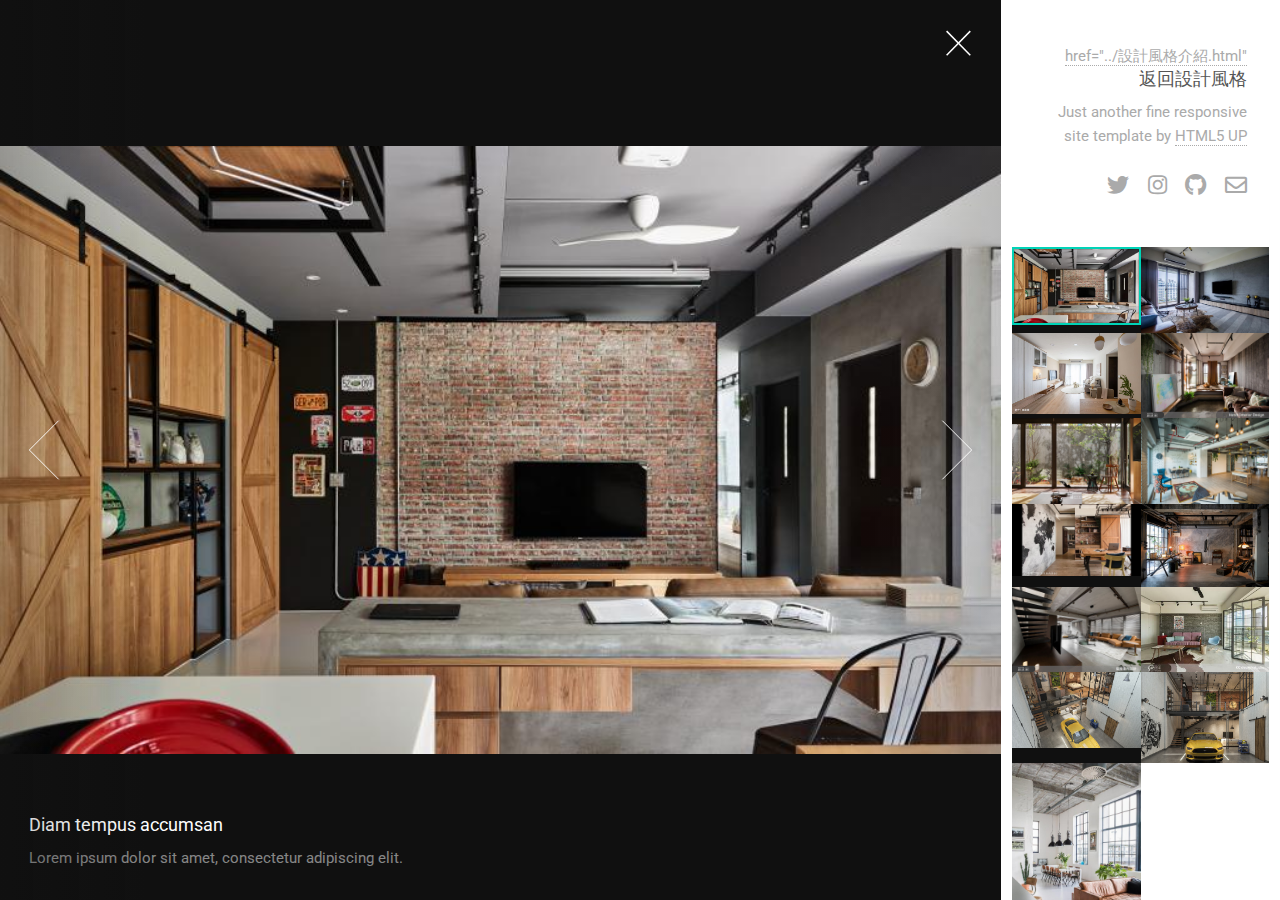
==== 設計風格-lens/index.html @ 534e75a8 "Update index.html" ====
<!DOCTYPE HTML>
<!--
	Lens by HTML5 UP
	html5up.net | @ajlkn
	Free for personal and commercial use under the CCA 3.0 license (html5up.net/license)
-->
<html>
	<head>
		<title>Lens by HTML5 UP</title>
		<meta charset="utf-8" />
		<meta name="viewport" content="width=device-width, initial-scale=1, user-scalable=no" />
		<link rel="stylesheet" href="assets/css/main.css" />
		<noscript><link rel="stylesheet" href="assets/css/noscript.css" /></noscript>
	</head>
	<body class="is-preload-0 is-preload-1 is-preload-2">

		<!-- Main -->
			<div id="main">

				<!-- Header -->
					<header id="header">
						<a> href="../設計風格介紹.html" <h2>返回設計風格</h2> </a>
						<p>Just another fine responsive site template by <a href="http://html5up.net">HTML5 UP</a></p>
						<ul class="icons">
							<li><a href="#" class="icon brands fa-twitter"><span class="label">Twitter</span></a></li>
							<li><a href="#" class="icon brands fa-instagram"><span class="label">Instagram</span></a></li>
							<li><a href="#" class="icon brands fa-github"><span class="label">Github</span></a></li>
							<li><a href="#" class="icon fa-envelope"><span class="label">Email</span></a></li>
						</ul>
					</header>

				<!-- Thumbnail -->
					<section id="thumbnails">
						<article>
							<a class="thumbnail" href="images/fulls/01.jpg" data-position="left center"><img src="images/thumbs/01.jpg" alt="" /></a>
							<h2>Diam tempus accumsan</h2>
							<p>Lorem ipsum dolor sit amet, consectetur adipiscing elit.</p>
						</article>
						<article>
							<a class="thumbnail" href="images/fulls/02.jpg"><img src="images/thumbs/02.jpg" alt="" /></a>
							<h2>Vivamus convallis libero</h2>
							<p>Sed velit lacus, laoreet at venenatis convallis in lorem tincidunt.</p>
						</article>
						<article>
							<a class="thumbnail" href="images/fulls/03.jpg" data-position="top center"><img src="images/thumbs/03.jpg" alt="" /></a>
							<h2>Nec accumsan enim felis</h2>
							<p>Maecenas eleifend tellus ut turpis eleifend, vitae pretium faucibus.</p>
						</article>
						<article>
							<a class="thumbnail" href="images/fulls/04.jpg"><img src="images/thumbs/04.jpg" alt="" /></a>
							<h2>Donec maximus nisi eget</h2>
							<p>Tristique in nulla vel congue. Sed sociis natoque parturient nascetur.</p>
						</article>
						<article>
							<a class="thumbnail" href="images/fulls/05.jpg" data-position="top center"><img src="images/thumbs/05.jpg" alt="" /></a>
							<h2>Nullam vitae nunc vulputate</h2>
							<p>In pellentesque cursus velit id posuere. Donec vehicula nulla.</p>
						</article>
						<article>
							<a class="thumbnail" href="images/fulls/06.jpg"><img src="images/thumbs/06.jpg" alt="" /></a>
							<h2>Phasellus magna faucibus</h2>
							<p>Nulla dignissim libero maximus tellus varius dictum ut posuere magna.</p>
						</article>
						<article>
							<a class="thumbnail" href="images/fulls/07.jpg"><img src="images/thumbs/07.jpg" alt="" /></a>
							<h2>Proin quis mauris</h2>
							<p>Etiam ultricies, lorem quis efficitur porttitor, facilisis ante orci urna.</p>
						</article>
						<article>
							<a class="thumbnail" href="images/fulls/08.jpg"><img src="images/thumbs/08.jpg" alt="" /></a>
							<h2>Gravida quis varius enim</h2>
							<p>Nunc egestas congue lorem. Nullam dictum placerat ex sapien tortor mattis.</p>
						</article>
						<article>
							<a class="thumbnail" href="images/fulls/09.jpg"><img src="images/thumbs/09.jpg" alt="" /></a>
							<h2>Morbi eget vitae adipiscing</h2>
							<p>In quis vulputate dui. Maecenas metus elit, dictum praesent lacinia lacus.</p>
						</article>
						<article>
							<a class="thumbnail" href="images/fulls/10.jpg"><img src="images/thumbs/10.jpg" alt="" /></a>
							<h2>Habitant tristique senectus</h2>
							<p>Vestibulum ante ipsum primis in faucibus orci luctus ac tincidunt dolor.</p>
						</article>
						<article>
							<a class="thumbnail" href="images/fulls/11.jpg"><img src="images/thumbs/11.jpg" alt="" /></a>
							<h2>Pharetra ex non faucibus</h2>
							<p>Ut sed magna euismod leo laoreet congue. Fusce congue enim ultricies.</p>
						</article>
						<article>
							<a class="thumbnail" href="images/fulls/12.jpg"><img src="images/thumbs/12.jpg" alt="" /></a>
							<h2>Mattis lorem sodales</h2>
							<p>Feugiat auctor leo massa, nec vestibulum nisl erat faucibus, rutrum nulla.</p>
						</article>
						<article>
							<a class="thumbnail" href="images/fulls/13.jpg"><img src="images/thumbs/13.jpg" alt="" /></a>
							<h2>Mattis lorem sodales</h2>
							<p>Feugiat auctor leo massa, nec vestibulum nisl erat faucibus, rutrum nulla.</p>
						</article>
					</section>

				<!-- Footer -->
					<footer id="footer">
						<ul class="copyright">
							<li>&copy; Untitled.</li><li>Design: <a href="http://html5up.net">HTML5 UP</a>.</li>
						</ul>
					</footer>

			</div>

		<!-- Scripts -->
			<script src="assets/js/jquery.min.js"></script>
			<script src="assets/js/browser.min.js"></script>
			<script src="assets/js/breakpoints.min.js"></script>
			<script src="assets/js/main.js"></script>

	</body>
</html>
---- 設計風格-lens/assets/css/main.css ----
@import url(fontawesome-all.min.css);
@import url("https://fonts.googleapis.com/css?family=Roboto:400,700");

/*
	Lens by HTML5 UP
	html5up.net | @ajlkn
	Free for personal and commercial use under the CCA 3.0 license (html5up.net/license)
*/

html, body, div, span, applet, object,
iframe, h1, h2, h3, h4, h5, h6, p, blockquote,
pre, a, abbr, acronym, address, big, cite,
code, del, dfn, em, img, ins, kbd, q, s, samp,
small, strike, strong, sub, sup, tt, var, b,
u, i, center, dl, dt, dd, ol, ul, li, fieldset,
form, label, legend, table, caption, tbody,
tfoot, thead, tr, th, td, article, aside,
canvas, details, embed, figure, figcaption,
footer, header, hgroup, menu, nav, output, ruby,
section, summary, time, mark, audio, video {
	margin: 0;
	padding: 0;
	border: 0;
	font-size: 100%;
	font: inherit;
	vertical-align: baseline;}

article, aside, details, figcaption, figure,
footer, header, hgroup, menu, nav, section {
	display: block;}

body {
	line-height: 1;
}

ol, ul {
	list-style: none;
}

blockquote, q {
	quotes: none;
}

	blockquote:before, blockquote:after, q:before, q:after {
		content: '';
		content: none;
	}

table {
	border-collapse: collapse;
	border-spacing: 0;
}

body {
	-webkit-text-size-adjust: none;
}

mark {
	background-color: transparent;
	color: inherit;
}

input::-moz-focus-inner {
	border: 0;
	padding: 0;
}

input, select, textarea {
	-moz-appearance: none;
	-webkit-appearance: none;
	-ms-appearance: none;
	appearance: none;
}

/* Basic */

	/*
			@-ms-viewport {
				width: device-width;
			}
		*/

	@media screen and (max-width: 480px) {

		html, body {
			min-width: 320px;
		}

	}

	body.is-preload-0 *, body.is-preload-0 *:before, body.is-preload-0 *:after {
		-moz-animation: none !important;
		-webkit-animation: none !important;
		-ms-animation: none !important;
		animation: none !important;
		-moz-transition: none !important;
		-webkit-transition: none !important;
		-ms-transition: none !important;
		transition: none !important;
	}

	html {
		box-sizing: border-box;
	}

	*, *:before, *:after {
		box-sizing: inherit;
	}

	html, body {
		background-color: #101010;
		overflow: hidden;
	}

/* Type */

	html {
		font-size: 16pt;
	}

		@media screen and (max-width: 1680px) {

			html {
				font-size: 12pt;
			}

		}

		@media screen and (max-width: 1280px) {

			html {
				font-size: 11pt;
			}

		}

	body {
		background-color: #fff;
		color: #aaa;
	}

	body, input, select, textarea {
		font-family: "Roboto", Helvetica, sans-serif;
		font-weight: 400;
		line-height: 1.65;
		font-size: 1em;
		color: #aaa;
	}

	a {
		-moz-transition: color 0.25s ease, border-bottom-color 0.25s ease;
		-webkit-transition: color 0.25s ease, border-bottom-color 0.25s ease;
		-ms-transition: color 0.25s ease, border-bottom-color 0.25s ease;
		transition: color 0.25s ease, border-bottom-color 0.25s ease;
		border-bottom: dotted 1px;
		color: inherit;
		text-decoration: none;
	}

		a:hover {
			border-bottom-color: transparent;
			color: #00D3B7;
		}

	strong, b {
		font-weight: 400;
		color: #555;
	}

	em, i {
		font-style: italic;
	}

	p {
		margin: 0 0 1.25em 0;
	}

	h1, h2, h3, h4, h5, h6 {
		font-weight: 400;
		line-height: 1.25;
		margin: 0 0 0.5em 0;
		color: #555;
	}

		h1 a, h2 a, h3 a, h4 a, h5 a, h6 a {
			color: inherit;
			text-decoration: none;
		}

	h2 {
		font-size: 1.25em;
	}

	h3 {
		font-size: 1em;
	}

	h4 {
		font-size: 0.9em;
	}

	h5 {
		font-size: 0.8em;
	}

	h6 {
		font-size: 0.7em;
	}

	sub {
		font-size: 0.8em;
		position: relative;
		top: 0.5em;
	}

	sup {
		font-size: 0.8em;
		position: relative;
		top: -0.5em;
	}

	blockquote {
		border-left: solid 4px #ccc;
		font-style: italic;
		margin: 0 0 1.25em 0;
		padding: 0.3125em 0 0.3125em 1.25em;
	}

	code {
		border-radius: 4px;
		border: solid 1px;
		font-family: "Courier New", monospace;
		font-size: 0.9em;
		margin: 0 0.25em;
		padding: 0.25em 0.65em;
		border-color: #ccc;
	}

	pre {
		-webkit-overflow-scrolling: touch;
		font-family: "Courier New", monospace;
		font-size: 0.9em;
		margin: 0 0 1.25em 0;
	}

		pre code {
			display: block;
			padding: 1em 1.5em;
			overflow-x: auto;
		}

	hr {
		border: 0;
		border-bottom: solid 1px #ccc;
		margin: 1.25em 0;
	}

		hr.major {
			margin: 1.875em 0;
		}

	.align-left {
		text-align: left;
	}

	.align-center {
		text-align: center;
	}

	.align-right {
		text-align: right;
	}

/* Button */

	input[type="submit"],
	input[type="reset"],
	input[type="button"],
	button,
	.button {
		-moz-appearance: none;
		-webkit-appearance: none;
		-ms-appearance: none;
		appearance: none;
		-moz-transition: background-color 0.25s ease-in-out, border-color 0.25s ease-in-out, color 0.25s ease-in-out;
		-webkit-transition: background-color 0.25s ease-in-out, border-color 0.25s ease-in-out, color 0.25s ease-in-out;
		-ms-transition: background-color 0.25s ease-in-out, border-color 0.25s ease-in-out, color 0.25s ease-in-out;
		transition: background-color 0.25s ease-in-out, border-color 0.25s ease-in-out, color 0.25s ease-in-out;
		background-color: transparent;
		border-radius: 4px;
		border: solid 1px #ccc;
		color: #555;
		cursor: pointer;
		display: inline-block;
		line-height: 1;
		padding: 0.75em 1.5em;
		text-align: center;
		text-decoration: none;
		white-space: nowrap;
	}

		input[type="submit"]:hover,
		input[type="reset"]:hover,
		input[type="button"]:hover,
		button:hover,
		.button:hover {
			border-color: #00D3B7;
			color: #00D3B7;
		}

			input[type="submit"]:hover:active,
			input[type="reset"]:hover:active,
			input[type="button"]:hover:active,
			button:hover:active,
			.button:hover:active {
				background-color: rgba(0, 211, 183, 0.15);
			}

		input[type="submit"].icon,
		input[type="reset"].icon,
		input[type="button"].icon,
		button.icon,
		.button.icon {
			padding-left: 1.35em;
		}

			input[type="submit"].icon:before,
			input[type="reset"].icon:before,
			input[type="button"].icon:before,
			button.icon:before,
			.button.icon:before {
				margin-right: 0.5em;
			}

		input[type="submit"].fit,
		input[type="reset"].fit,
		input[type="button"].fit,
		button.fit,
		.button.fit {
			width: 100%;
		}

		input[type="submit"].small,
		input[type="reset"].small,
		input[type="button"].small,
		button.small,
		.button.small {
			font-size: 0.8em;
		}

		input[type="submit"].large,
		input[type="reset"].large,
		input[type="button"].large,
		button.large,
		.button.large {
			font-size: 1.35em;
		}

		input[type="submit"].disabled, input[type="submit"]:disabled,
		input[type="reset"].disabled,
		input[type="reset"]:disabled,
		input[type="button"].disabled,
		input[type="button"]:disabled,
		button.disabled,
		button:disabled,
		.button.disabled,
		.button:disabled {
			pointer-events: none;
			opacity: 0.25;
		}

/* Form */

	form {
		margin: 0 0 1.25em 0;
	}

	label {
		color: #555;
		display: block;
		font-size: 0.9em;
		font-weight: 400;
		margin: 0 0 0.625em 0;
	}

	input[type="text"],
	input[type="password"],
	input[type="email"],
	select,
	textarea {
		-moz-appearance: none;
		-webkit-appearance: none;
		-ms-appearance: none;
		appearance: none;
		background-color: transparent;
		border-radius: 4px;
		border: solid 1px #ccc;
		color: inherit;
		display: block;
		outline: 0;
		padding: 0 0.75em;
		text-decoration: none;
		width: 100%;
	}

		input[type="text"]:invalid,
		input[type="password"]:invalid,
		input[type="email"]:invalid,
		select:invalid,
		textarea:invalid {
			box-shadow: none;
		}

		input[type="text"]:focus,
		input[type="password"]:focus,
		input[type="email"]:focus,
		select:focus,
		textarea:focus {
			border-color: #00D3B7;
		}

	select {
		background-image: url("data:image/svg+xml;charset=utf8,%3Csvg xmlns='http://www.w3.org/2000/svg' width='40' height='40' preserveAspectRatio='none' viewBox='0 0 40 40'%3E%3Cpath d='M9.4,12.3l10.4,10.4l10.4-10.4c0.2-0.2,0.5-0.4,0.9-0.4c0.3,0,0.6,0.1,0.9,0.4l3.3,3.3c0.2,0.2,0.4,0.5,0.4,0.9 c0,0.4-0.1,0.6-0.4,0.9L20.7,31.9c-0.2,0.2-0.5,0.4-0.9,0.4c-0.3,0-0.6-0.1-0.9-0.4L4.3,17.3c-0.2-0.2-0.4-0.5-0.4-0.9 c0-0.4,0.1-0.6,0.4-0.9l3.3-3.3c0.2-0.2,0.5-0.4,0.9-0.4S9.1,12.1,9.4,12.3z' fill='%23ccc' /%3E%3C/svg%3E");
		background-size: 1.25rem;
		background-repeat: no-repeat;
		background-position: calc(100% - 1rem) center;
		height: 2.75em;
		padding-right: 2.75em;
		text-overflow: ellipsis;
	}

		select option {
			color: #555;
			background: #fff;
		}

		select:focus::-ms-value {
			background-color: transparent;
		}

		select::-ms-expand {
			display: none;
		}

	.select-wrapper {
		text-decoration: none;
		display: block;
		position: relative;
	}

		.select-wrapper:before {
			-moz-osx-font-smoothing: grayscale;
			-webkit-font-smoothing: antialiased;
			display: inline-block;
			font-style: normal;
			font-variant: normal;
			text-rendering: auto;
			line-height: 1;
			text-transform: none !important;
			font-family: 'Font Awesome 5 Free';
			font-weight: 900;
		}

		.select-wrapper:before {
			color: #ccc;
			content: '\f107';
			display: block;
			height: 2.75em;
			line-height: 2.75em;
			pointer-events: none;
			position: absolute;
			right: 0;
			text-align: center;
			top: 0;
			width: 2.75em;
		}

		.select-wrapper select::-ms-expand {
			display: none;
		}

	input[type="text"],
	input[type="password"],
	input[type="email"],
	select {
		height: 2.75em;
	}

	textarea {
		padding: 0.75em 1em;
	}

	input[type="checkbox"],
	input[type="radio"] {
		-moz-appearance: none;
		-webkit-appearance: none;
		-ms-appearance: none;
		appearance: none;
		display: block;
		float: left;
		margin-right: -2em;
		opacity: 0;
		width: 1em;
		z-index: -1;
	}

		input[type="checkbox"] + label,
		input[type="radio"] + label {
			text-decoration: none;
			color: #aaa;
			cursor: pointer;
			display: inline-block;
			font-size: 1em;
			font-weight: 400;
			margin: 0;
			padding-left: 2.4em;
			padding-right: 0.75em;
			position: relative;
		}

			input[type="checkbox"] + label:before,
			input[type="radio"] + label:before {
				-moz-osx-font-smoothing: grayscale;
				-webkit-font-smoothing: antialiased;
				display: inline-block;
				font-style: normal;
				font-variant: normal;
				text-rendering: auto;
				line-height: 1;
				text-transform: none !important;
				font-family: 'Font Awesome 5 Free';
				font-weight: 900;
			}

			input[type="checkbox"] + label:before,
			input[type="radio"] + label:before {
				background: transparent;
				border-radius: 4px;
				border: solid 1px #ccc;
				content: '';
				display: inline-block;
				font-size: 0.8em;
				height: 2.0625em;
				left: 0;
				line-height: 2.0625em;
				position: absolute;
				text-align: center;
				top: 0;
				width: 2.0625em;
			}

		input[type="checkbox"]:checked + label:before,
		input[type="radio"]:checked + label:before {
			background-color: #555;
			border-color: #555;
			color: #fff;
			content: '\f00c';
		}

		input[type="checkbox"]:focus + label:before,
		input[type="radio"]:focus + label:before {
			border-color: #00D3B7;
		}

	input[type="checkbox"] + label:before {
		border-radius: 4px;
	}

	input[type="radio"] + label:before {
		border-radius: 100%;
	}

	::-webkit-input-placeholder {
		opacity: 1.0;
		color: #ccc !important;
	}

	:-moz-placeholder {
		opacity: 1.0;
		color: #ccc !important;
	}

	::-moz-placeholder {
		opacity: 1.0;
		color: #ccc !important;
	}

	:-ms-input-placeholder {
		opacity: 1.0;
		color: #ccc !important;
	}

	.field {
		margin: 0 0 1.25em 0;
	}

/* Icon */

	.icon {
		text-decoration: none;
		border-bottom: none;
		position: relative;
	}

		.icon:before {
			-moz-osx-font-smoothing: grayscale;
			-webkit-font-smoothing: antialiased;
			display: inline-block;
			font-style: normal;
			font-variant: normal;
			text-rendering: auto;
			line-height: 1;
			text-transform: none !important;
			font-family: 'Font Awesome 5 Free';
			font-weight: 400;
		}

		.icon > .label {
			display: none;
		}

		.icon:before {
			line-height: inherit;
		}

		.icon.solid:before {
			font-weight: 900;
		}

		.icon.brands:before {
			font-family: 'Font Awesome 5 Brands';
		}

/* List */

	ol {
		list-style: decimal;
		margin: 0 0 1.25em 0;
		padding-left: 1.25em;
	}

		ol li {
			padding-left: 0.25em;
		}

	ul {
		list-style: disc;
		margin: 0 0 1.25em 0;
		padding-left: 1em;
	}

		ul li {
			padding-left: 0.5em;
		}

		ul.alt {
			list-style: none;
			padding-left: 0;
		}

			ul.alt li {
				border-top: solid 1px #ccc;
				padding: 0.5em 0;
			}

				ul.alt li:first-child {
					border-top: 0;
					padding-top: 0;
				}

	dl {
		margin: 0 0 1.25em 0;
	}

		dl dt {
			display: block;
			font-weight: 400;
			margin: 0 0 0.625em 0;
		}

		dl dd {
			margin-left: 1.25em;
		}

/* Actions */

	ul.actions {
		display: -moz-flex;
		display: -webkit-flex;
		display: -ms-flex;
		display: flex;
		cursor: default;
		list-style: none;
		margin-left: -0.625em;
		padding-left: 0;
	}

		ul.actions li {
			padding: 0 0 0 0.625em;
			vertical-align: middle;
		}

		ul.actions.special {
			-moz-justify-content: center;
			-webkit-justify-content: center;
			-ms-justify-content: center;
			justify-content: center;
			width: 100%;
			margin-left: 0;
		}

			ul.actions.special li:first-child {
				padding-left: 0;
			}

		ul.actions.stacked {
			-moz-flex-direction: column;
			-webkit-flex-direction: column;
			-ms-flex-direction: column;
			flex-direction: column;
			margin-left: 0;
		}

			ul.actions.stacked li {
				padding: 0.8125em 0 0 0;
			}

				ul.actions.stacked li:first-child {
					padding-top: 0;
				}

		ul.actions.fit {
			width: calc(100% + 0.625em);
		}

			ul.actions.fit li {
				-moz-flex-grow: 1;
				-webkit-flex-grow: 1;
				-ms-flex-grow: 1;
				flex-grow: 1;
				-moz-flex-shrink: 1;
				-webkit-flex-shrink: 1;
				-ms-flex-shrink: 1;
				flex-shrink: 1;
				width: 100%;
			}

				ul.actions.fit li > * {
					width: 100%;
				}

			ul.actions.fit.stacked {
				width: 100%;
			}

		@media screen and (max-width: 480px) {

			ul.actions:not(.fixed) {
				-moz-flex-direction: column;
				-webkit-flex-direction: column;
				-ms-flex-direction: column;
				flex-direction: column;
				margin-left: 0;
				width: 100% !important;
			}

				ul.actions:not(.fixed) li {
					-moz-flex-grow: 1;
					-webkit-flex-grow: 1;
					-ms-flex-grow: 1;
					flex-grow: 1;
					-moz-flex-shrink: 1;
					-webkit-flex-shrink: 1;
					-ms-flex-shrink: 1;
					flex-shrink: 1;
					padding: 0.625em 0 0 0;
					text-align: center;
					width: 100%;
				}

					ul.actions:not(.fixed) li > * {
						width: 100%;
					}

					ul.actions:not(.fixed) li:first-child {
						padding-top: 0;
					}

					ul.actions:not(.fixed) li input[type="submit"],
					ul.actions:not(.fixed) li input[type="reset"],
					ul.actions:not(.fixed) li input[type="button"],
					ul.actions:not(.fixed) li button,
					ul.actions:not(.fixed) li .button {
						width: 100%;
					}

						ul.actions:not(.fixed) li input[type="submit"].icon:before,
						ul.actions:not(.fixed) li input[type="reset"].icon:before,
						ul.actions:not(.fixed) li input[type="button"].icon:before,
						ul.actions:not(.fixed) li button.icon:before,
						ul.actions:not(.fixed) li .button.icon:before {
							margin-left: -0.5rem;
						}

		}

/* Icons */

	ul.icons {
		cursor: default;
		list-style: none;
		padding-left: 0;
	}

		ul.icons li {
			display: inline-block;
			padding: 0 1em 0 0;
		}

			ul.icons li:last-child {
				padding-right: 0;
			}

			ul.icons li .icon:before {
				font-size: 1.5rem;
			}

/* Main */

	#main {
		-moz-transition: opacity 0.75s ease, right 0.75s ease, left 0.75s ease, visibility 0.75s;
		-webkit-transition: opacity 0.75s ease, right 0.75s ease, left 0.75s ease, visibility 0.75s;
		-ms-transition: opacity 0.75s ease, right 0.75s ease, left 0.75s ease, visibility 0.75s;
		transition: opacity 0.75s ease, right 0.75s ease, left 0.75s ease, visibility 0.75s;
		-webkit-overflow-scrolling: touch;
		position: fixed;
		top: 0;
		width: 60em;
		height: 100%;
		background: #fff;
		outline: 0;
		overflow-x: hidden;
		overflow-y: auto;
		text-align: right;
		visibility: visible;
		z-index: 10000;
		right: 0;
	}

		#main .toggle {
			-webkit-tap-highlight-color: rgba(0, 0, 0, 0);
			position: absolute;
			top: 0;
			width: 4em;
			height: 4em;
			background-image: url("images/close-small-alt.svg");
			background-repeat: no-repeat;
			background-size: 32px 32px;
			cursor: pointer;
			display: none;
			z-index: 1;
			background-position: 0.5em 0.5em;
			left: 0;
		}

		body.fullscreen #main {
			visibility: hidden;
			right: -22.5em;
		}

		body.is-preload-1 #main {
			opacity: 0;
			right: -2em;
		}

		@media screen and (max-width: 1280px) {

			#main {
				width: 19em;
			}

				body.fullscreen #main {
					right: -19em;
				}

		}

		@media screen and (max-width: 980px) {

			#main {
				background: rgba(255, 255, 255, 0.925);
			}

				#main .toggle {
					display: block;
				}

		}

		@media screen and (max-width: 480px) {

			#main {
				-moz-transition: opacity 0.5s ease, visibility 0.5s;
				-webkit-transition: opacity 0.5s ease, visibility 0.5s;
				-ms-transition: opacity 0.5s ease, visibility 0.5s;
				transition: opacity 0.5s ease, visibility 0.5s;
				width: 100%;
				background: #fff;
				text-align: center;
			}

				body.is-preload-1 #main {
					left: auto !important;
					right: auto !important;
				}

				body.fullscreen #main {
					left: auto !important;
					right: auto !important;
					opacity: 0;
				}

				#main .toggle {
					display: none;
				}

		}

/* Header */

	#header {
		padding: 3em 2.25em 1.75em 2.25em ;
	}

		#header h1 {
			font-size: 2.25em;
			font-weight: 700;
		}

/* Footer */

	#footer {
		padding: 2.25em 2.25em 1em 2.25em ;
	}

		#footer .copyright {
			list-style: none;
			padding: 0;
		}

			#footer .copyright li {
				display: inline-block;
				font-size: 0.8em;
				margin-left: 0.35em;
				padding: 0;
			}

				#footer .copyright li:first-child {
					margin-left: 0;
				}

/* Thumbnails */

	#thumbnails {
		display: -moz-flex;
		display: -webkit-flex;
		display: -ms-flex;
		display: flex;
		-moz-flex-wrap: wrap;
		-webkit-flex-wrap: wrap;
		-ms-flex-wrap: wrap;
		flex-wrap: wrap;
		padding: 0 0.75em;
	}

		#thumbnails article {
			position: relative;
			width: 50%;
			background: #101010;
			outline: 0;
		}

			#thumbnails article .thumbnail {
				-webkit-tap-highlight-color: rgba(0, 0, 0, 0);
				display: block;
				position: relative;
				border: 0;
				outline: 0;
			}

				#thumbnails article .thumbnail img {
					display: block;
					width: 100%;
				}

				#thumbnails article .thumbnail:before {
					pointer-events: none;
					-moz-transition: opacity 0.25s ease;
					-webkit-transition: opacity 0.25s ease;
					-ms-transition: opacity 0.25s ease;
					transition: opacity 0.25s ease;
					content: '';
					position: absolute;
					left: 0;
					top: 0;
					width: 100%;
					height: 100%;
					box-shadow: inset 0 0 0 2px #00D3B7, inset 0 0 0px 3px rgba(0, 0, 0, 0.15);
					opacity: 0;
					z-index: 1;
				}

				#thumbnails article .thumbnail:focus:before {
					opacity: 0.5;
				}

			#thumbnails article h2, #thumbnails article p {
				display: none;
			}

			#thumbnails article.active .thumbnail:before {
				opacity: 1;
			}

		@media screen and (max-width: 480px) {

			#thumbnails article .thumbnail:before {
				display: none;
			}

		}

/* Viewer */

	@-moz-keyframes spinner {
		0% {
			-moz-transform: rotate(0deg);
			-webkit-transform: rotate(0deg);
			-ms-transform: rotate(0deg);
			transform: rotate(0deg);
		}

		100% {
			-moz-transform: rotate(360deg);
			-webkit-transform: rotate(360deg);
			-ms-transform: rotate(360deg);
			transform: rotate(360deg);
		}
	}

	@-webkit-keyframes spinner {
		0% {
			-moz-transform: rotate(0deg);
			-webkit-transform: rotate(0deg);
			-ms-transform: rotate(0deg);
			transform: rotate(0deg);
		}

		100% {
			-moz-transform: rotate(360deg);
			-webkit-transform: rotate(360deg);
			-ms-transform: rotate(360deg);
			transform: rotate(360deg);
		}
	}

	@-ms-keyframes spinner {
		0% {
			-moz-transform: rotate(0deg);
			-webkit-transform: rotate(0deg);
			-ms-transform: rotate(0deg);
			transform: rotate(0deg);
		}

		100% {
			-moz-transform: rotate(360deg);
			-webkit-transform: rotate(360deg);
			-ms-transform: rotate(360deg);
			transform: rotate(360deg);
		}
	}

	@keyframes spinner {
		0% {
			-moz-transform: rotate(0deg);
			-webkit-transform: rotate(0deg);
			-ms-transform: rotate(0deg);
			transform: rotate(0deg);
		}

		100% {
			-moz-transform: rotate(360deg);
			-webkit-transform: rotate(360deg);
			-ms-transform: rotate(360deg);
			transform: rotate(360deg);
		}
	}

	#viewer {
		-moz-transition: opacity 0.75s ease, width 0.75s ease;
		-webkit-transition: opacity 0.75s ease, width 0.75s ease;
		-ms-transition: opacity 0.75s ease, width 0.75s ease;
		transition: opacity 0.75s ease, width 0.75s ease;
		position: absolute;
		top: 0;
		width: calc(100% - 22.5em);
		height: 100%;
		left: 0;
	}

		#viewer .inner {
			pointer-events: none;
			position: absolute;
			top: 0;
			left: 0;
			width: 100%;
			height: 100%;
			z-index: 2;
		}

			#viewer .inner > * {
				pointer-events: auto;
			}

			#viewer .inner:before {
				background-image: -moz-linear-gradient(left, rgba(16,16,16,0.2), rgba(16,16,16,0) 10em, rgba(16,16,16,0)), -moz-linear-gradient(right, rgba(16,16,16,0.2), rgba(16,16,16,0) 10em, rgba(16,16,16,0));
				background-image: -webkit-linear-gradient(left, rgba(16,16,16,0.2), rgba(16,16,16,0) 10em, rgba(16,16,16,0)), -webkit-linear-gradient(right, rgba(16,16,16,0.2), rgba(16,16,16,0) 10em, rgba(16,16,16,0));
				background-image: -ms-linear-gradient(left, rgba(16,16,16,0.2), rgba(16,16,16,0) 10em, rgba(16,16,16,0)), -ms-linear-gradient(right, rgba(16,16,16,0.2), rgba(16,16,16,0) 10em, rgba(16,16,16,0));
				background-image: linear-gradient(left, rgba(16,16,16,0.2), rgba(16,16,16,0) 10em, rgba(16,16,16,0)), linear-gradient(right, rgba(16,16,16,0.2), rgba(16,16,16,0) 10em, rgba(16,16,16,0));
				content: '';
				display: block;
				position: absolute;
				top: 0;
				left: 0;
				width: 100%;
				height: 100%;
			}

			#viewer .inner .toggle {
				-webkit-tap-highlight-color: rgba(0, 0, 0, 0);
				position: absolute;
				top: 0;
				width: 4em;
				height: 4em;
				background-image: url("images/close.svg");
				background-repeat: no-repeat;
				background-size: 64px 64px;
				cursor: pointer;
				z-index: 1;
				right: 0;
				background-position: calc(100% - 0.75em) 0.75em;
			}

			#viewer .inner .nav-next,
			#viewer .inner .nav-previous {
				-webkit-tap-highlight-color: rgba(0, 0, 0, 0);
				position: absolute;
				top: 50%;
				width: 6em;
				height: 6em;
				margin-top: -3em;
				background-image: url("images/arrow.svg");
				background-position: center;
				background-repeat: no-repeat;
				background-size: contain;
				cursor: pointer;
			}

			#viewer .inner .nav-previous {
				-moz-transform: scaleX(-1);
				-webkit-transform: scaleX(-1);
				-ms-transform: scaleX(-1);
				transform: scaleX(-1);
				left: 0;
			}

			#viewer .inner .nav-next {
				right: 0;
			}

		#viewer .slide {
			-moz-transition: opacity 0.5s ease-in-out;
			-webkit-transition: opacity 0.5s ease-in-out;
			-ms-transition: opacity 0.5s ease-in-out;
			transition: opacity 0.5s ease-in-out;
			position: absolute;
			top: 0;
			left: 0;
			width: 100%;
			height: 100%;
			opacity: 1;
			z-index: 1;
		}

			#viewer .slide .caption {
				background-image: -moz-linear-gradient(bottom, rgba(16,16,16,0.75), rgba(16,16,16,0.25) 80%, rgba(16,16,16,0));
				background-image: -webkit-linear-gradient(bottom, rgba(16,16,16,0.75), rgba(16,16,16,0.25) 80%, rgba(16,16,16,0));
				background-image: -ms-linear-gradient(bottom, rgba(16,16,16,0.75), rgba(16,16,16,0.25) 80%, rgba(16,16,16,0));
				background-image: linear-gradient(bottom, rgba(16,16,16,0.75), rgba(16,16,16,0.25) 80%, rgba(16,16,16,0));
				padding: 2em 2em 0.75em 2em ;
				position: absolute;
				bottom: 0;
				left: 0;
				width: 100%;
				color: rgba(255, 255, 255, 0.5);
				z-index: 1;
			}

				#viewer .slide .caption h2, #viewer .slide .caption h3, #viewer .slide .caption h4, #viewer .slide .caption h5, #viewer .slide .caption h6 {
					color: #fff;
				}

			#viewer .slide .image {
				-moz-transition: opacity 0.5s ease-in-out;
				-webkit-transition: opacity 0.5s ease-in-out;
				-ms-transition: opacity 0.5s ease-in-out;
				transition: opacity 0.5s ease-in-out;
				position: absolute;
				top: 0;
				left: 0;
				width: 100%;
				height: 100%;
				background-repeat: no-repeat;
				background-size: contain; /適合螢幕大小
				/* background-size: cover; */ 照片放到最大
				opacity: 0;
			}

			#viewer .slide:before {
				-moz-animation: spinner 1s linear infinite;
				-webkit-animation: spinner 1s linear infinite;
				-ms-animation: spinner 1s linear infinite;
				animation: spinner 1s linear infinite;
				-moz-transition: opacity 0.5s ease-in-out;
				-webkit-transition: opacity 0.5s ease-in-out;
				-ms-transition: opacity 0.5s ease-in-out;
				transition: opacity 0.5s ease-in-out;
				content: '';
				display: block;
				position: absolute;
				top: 50%;
				left: 50%;
				width: 3em;
				height: 3em;
				background-image: url("images/spinner.svg");
				background-position: center;
				background-repeat: no-repeat;
				background-size: contain;
				margin: -1.5em 0 0 -1.5em;
				opacity: 0;
			}

			#viewer .slide.loading:before {
				opacity: 1;
			}

			#viewer .slide.active .image {
				opacity: 1;
			}

		body.fullscreen #viewer {
			width: 100%;
		}

			body.fullscreen #viewer .inner .toggle {
				background-image: url("images/open.svg");
			}

		body.is-preload-1 #viewer {
			opacity: 0;
		}

		body.is-preload-2 #viewer .slide {
			opacity: 0;
		}

		@media screen and (max-width: 1280px) {

			#viewer {
				width: calc(100% - 19em);
			}

		}

		@media screen and (max-width: 980px) {

			#viewer {
				width: 100%;
			}

				#viewer .inner .toggle {
					-moz-transition: opacity 0.75s ease;
					-webkit-transition: opacity 0.75s ease;
					-ms-transition: opacity 0.75s ease;
					transition: opacity 0.75s ease;
					background-image: url("images/open.svg");
					opacity: 0;
					right: 0;
				}

				body.fullscreen #viewer .inner .toggle {
					opacity: 1;
				}

		}

		@media screen and (max-width: 736px) {

			#viewer .inner .toggle {
				background-size: 32px 32px;
			}

			#viewer .inner .nav-next,
			#viewer .inner .nav-previous {
				background-image: url("images/arrow-small.svg");
				background-size: 32px 32px;
			}

			body.fullscreen #viewer .inner .toggle {
				background-image: url("images/open-small.svg");
			}

		}

		@media screen and (max-width: 480px) {

			#viewer {
				-moz-transition: opacity 0.5s ease;
				-webkit-transition: opacity 0.5s ease;
				-ms-transition: opacity 0.5s ease;
				transition: opacity 0.5s ease;
				-moz-transition-delay: 0s;
				-webkit-transition-delay: 0s;
				-ms-transition-delay: 0s;
				transition-delay: 0s;
				opacity: 0;
			}

				#viewer .inner .toggle {
					background-image: url("images/close-small.svg") !important;
					background-size: 32px 32px;
				}

				body.fullscreen #viewer {
					-moz-transition-delay: 0.5s;
					-webkit-transition-delay: 0.5s;
					-ms-transition-delay: 0.5s;
					transition-delay: 0.5s;
					opacity: 1;
				}

		}
---- 設計風格-lens/assets/css/noscript.css ----
/*
	Lens by HTML5 UP
	html5up.net | @ajlkn
	Free for personal and commercial use under the CCA 3.0 license (html5up.net/license)
*/

/* Main */

	#main {
		opacity: 1 !important;
		right: 0 !important;
	}

	body:before {
		content: 'Javascript is disabled :(';
		display: block;
		position: absolute;
		top: 50%;
		width: calc(100% - 22.5em * 0.333333333);
		height: 4em;
		margin-top: -2em;
		color: #282828;
		cursor: default;
		font-size: 3em;
		line-height: 4em;
		text-align: center;
		white-space: nowrap;
		left: 0;
	}
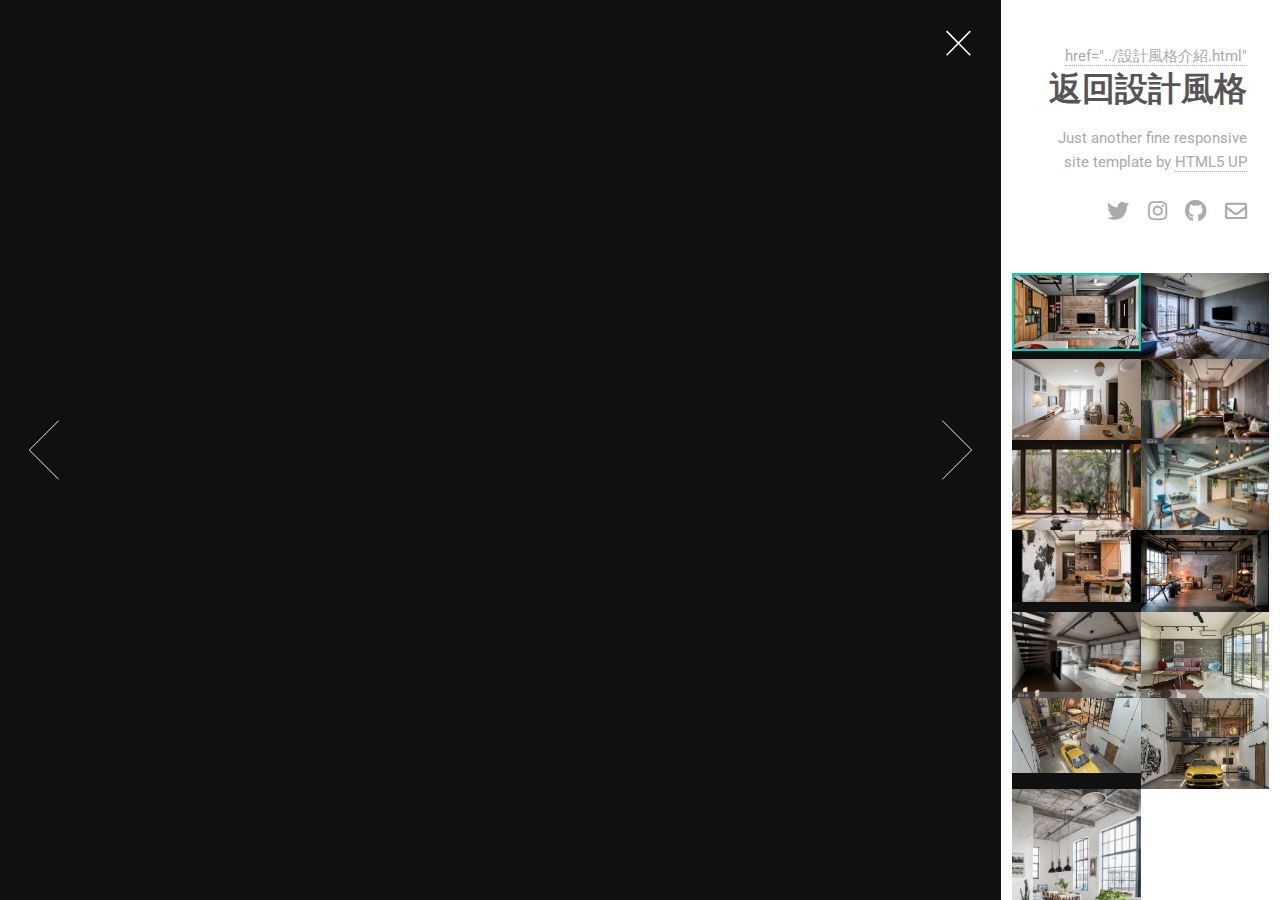
==== commit 7f04f9de: "Update index.html" ====
--- a/設計風格-lens/index.html
+++ b/設計風格-lens/index.html
@@ -19,7 +19,7 @@
 
 				<!-- Header -->
 					<header id="header">
-						<a> href="../設計風格介紹.html" <h2>返回設計風格</h2> </a>
+						<a> href="../設計風格介紹.html" <h1>返回設計風格</h1> </a>
 						<p>Just another fine responsive site template by <a href="http://html5up.net">HTML5 UP</a></p>
 						<ul class="icons">
 							<li><a href="#" class="icon brands fa-twitter"><span class="label">Twitter</span></a></li>
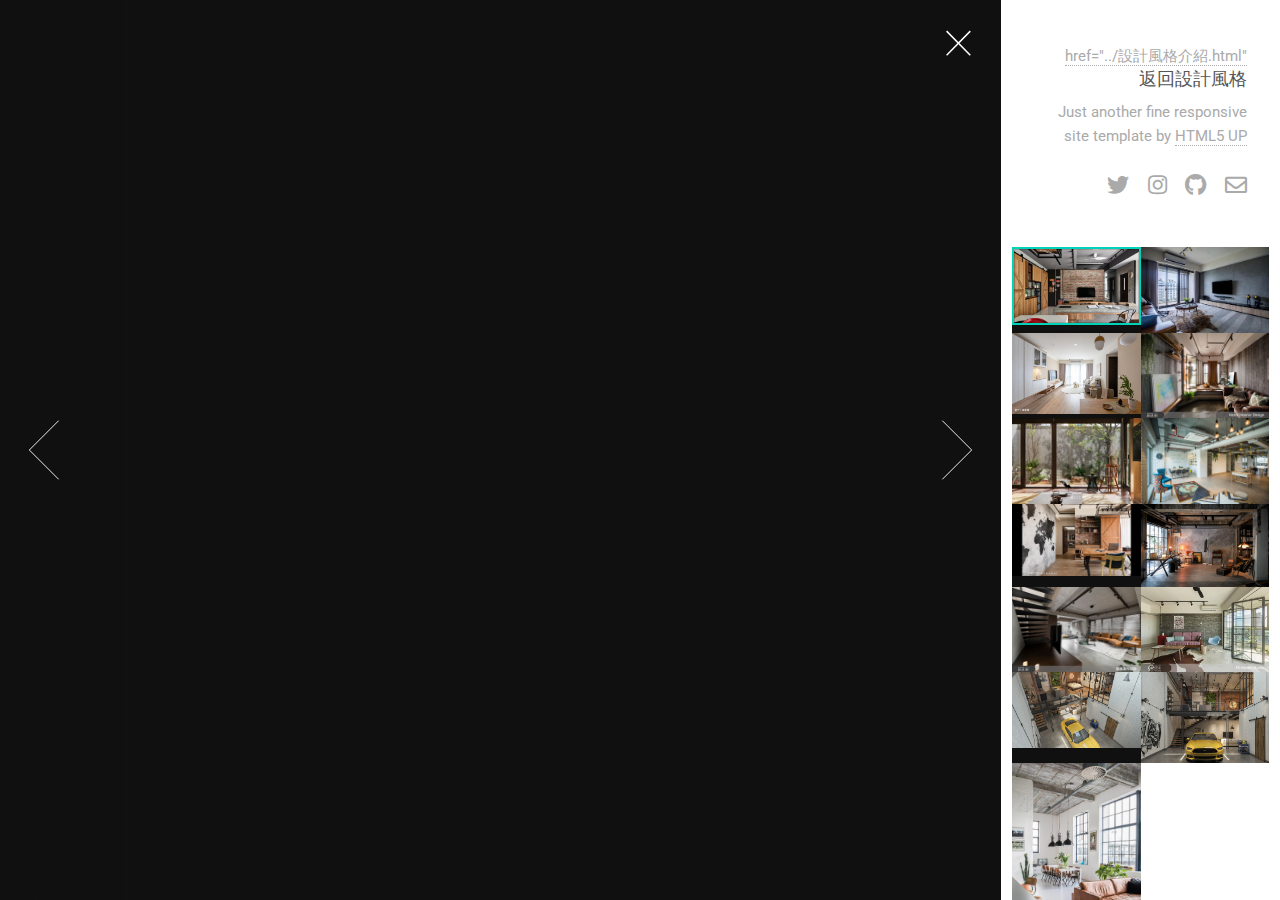
==== commit 48167be0: "Update index.html" ====
--- a/設計風格-lens/index.html
+++ b/設計風格-lens/index.html
@@ -19,7 +19,7 @@
 
 				<!-- Header -->
 					<header id="header">
-						<a> href="../設計風格介紹.html" <h1>返回設計風格</h1> </a>
+						<a> href="../設計風格介紹.html" <h2>返回設計風格</h2> </a>
 						<p>Just another fine responsive site template by <a href="http://html5up.net">HTML5 UP</a></p>
 						<ul class="icons">
 							<li><a href="#" class="icon brands fa-twitter"><span class="label">Twitter</span></a></li>
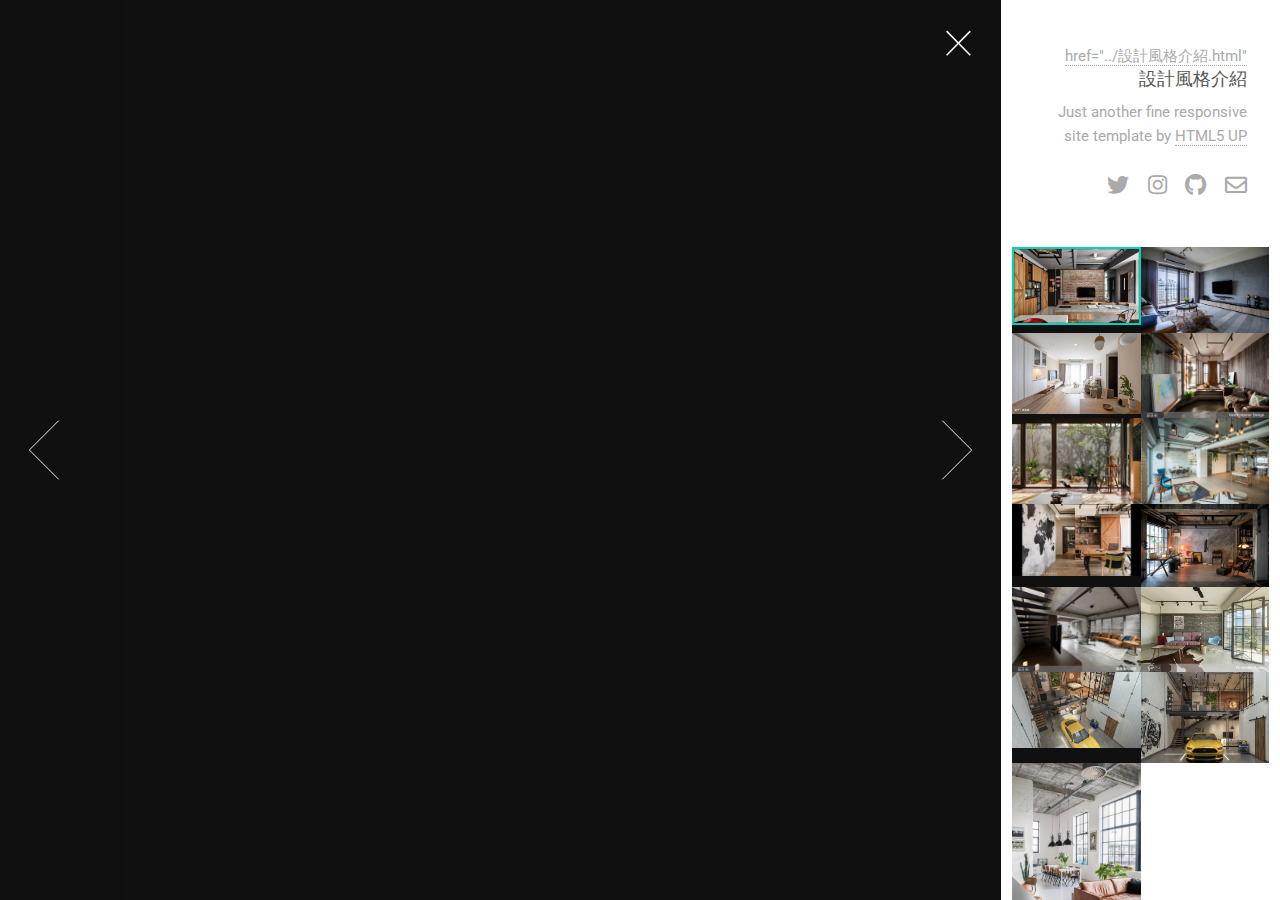
==== commit ccf516f2: "Update index.html" ====
--- a/設計風格-lens/index.html
+++ b/設計風格-lens/index.html
@@ -19,7 +19,7 @@
 
 				<!-- Header -->
 					<header id="header">
-						<a> href="../設計風格介紹.html" <h2>返回設計風格</h2> </a>
+						<a> href="../設計風格介紹.html" <h2>設計風格介紹</h2> </a>
 						<p>Just another fine responsive site template by <a href="http://html5up.net">HTML5 UP</a></p>
 						<ul class="icons">
 							<li><a href="#" class="icon brands fa-twitter"><span class="label">Twitter</span></a></li>
--- a/設計風格-lens/assets/css/main.css
+++ b/設計風格-lens/assets/css/main.css
@@ -1218,8 +1218,8 @@
 				position: absolute;
 				top: 0;
 				left: 0;
-				width: 100%;
-				height: 100%;
+				width: 50%;
+				height: 50%;
 				background-repeat: no-repeat;
 				background-size: contain; /適合螢幕大小
 				/* background-size: cover; */ 照片放到最大
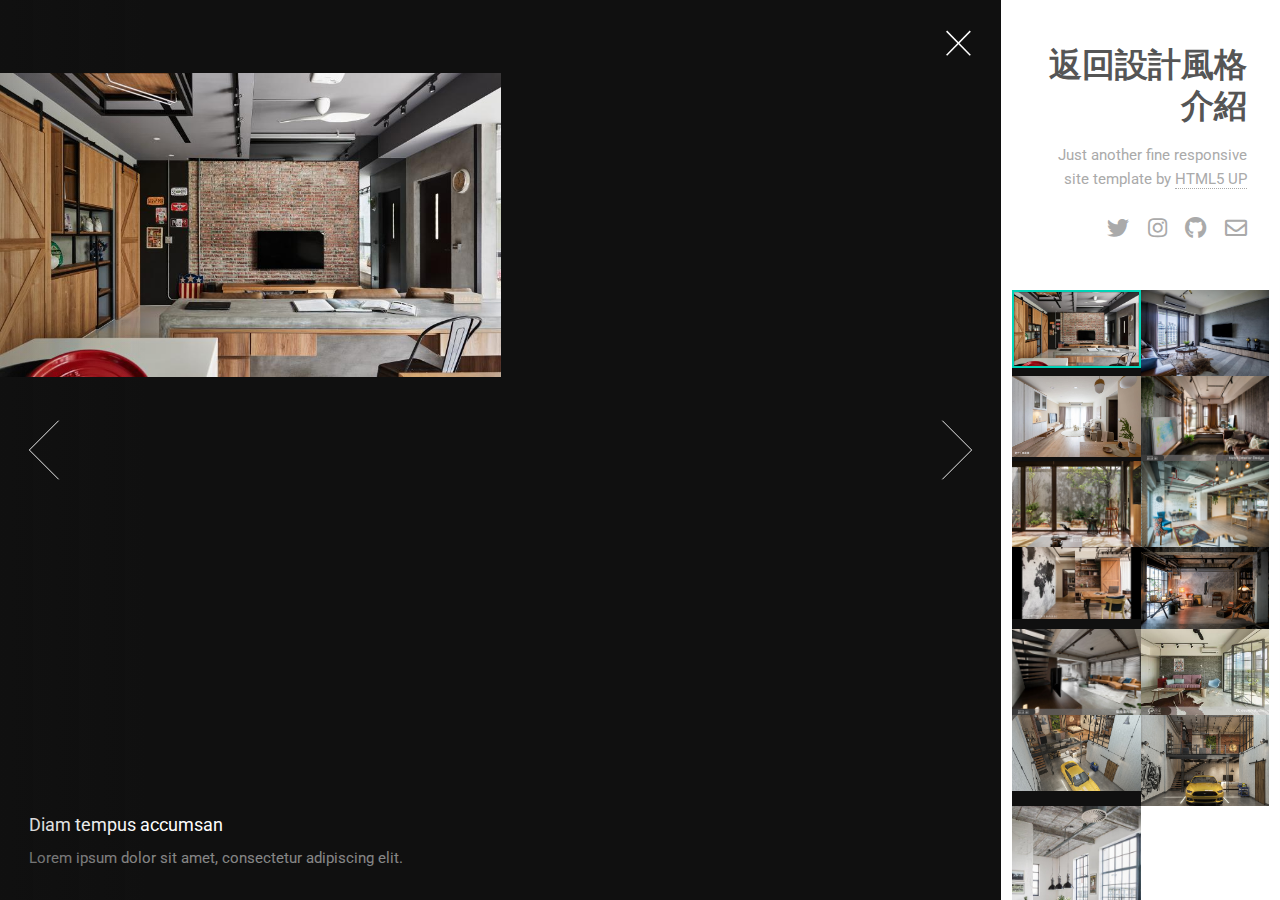
==== commit 0db5d9e9: "Update index.html" ====
--- a/設計風格-lens/index.html
+++ b/設計風格-lens/index.html
@@ -19,7 +19,7 @@
 
 				<!-- Header -->
 					<header id="header">
-						<a> href="../設計風格介紹.html" <h2>設計風格介紹</h2> </a>
+						<a href="../設計風格介紹.html"> <h1>返回設計風格介紹</h1> </a>
 						<p>Just another fine responsive site template by <a href="http://html5up.net">HTML5 UP</a></p>
 						<ul class="icons">
 							<li><a href="#" class="icon brands fa-twitter"><span class="label">Twitter</span></a></li>
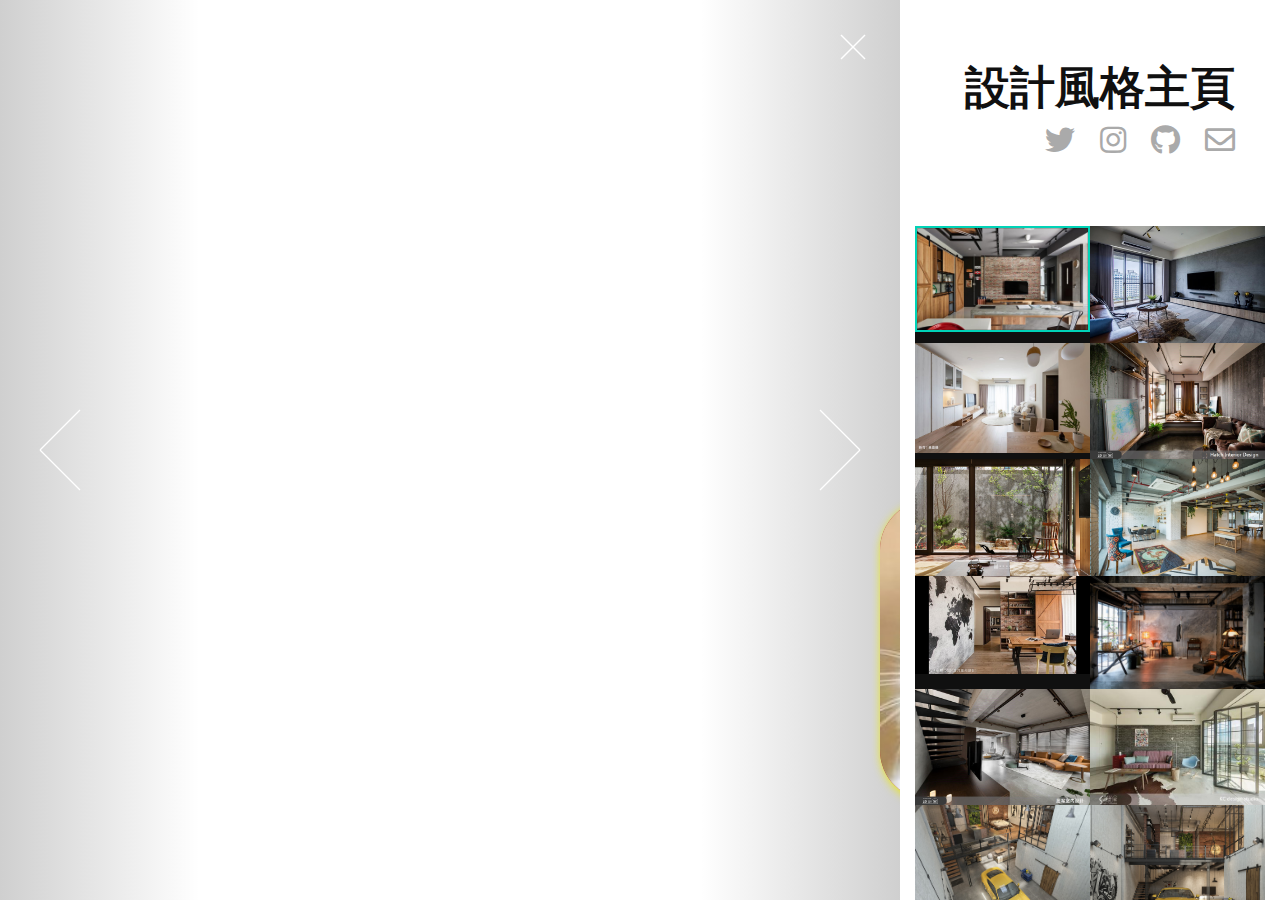
==== commit 5de6f3f0: "20240621 update" ====
--- a/設計風格-lens/index.html
+++ b/設計風格-lens/index.html
@@ -12,15 +12,16 @@
 		<link rel="stylesheet" href="assets/css/main.css" />
 		<noscript><link rel="stylesheet" href="assets/css/noscript.css" /></noscript>
 	</head>
-	<body class="is-preload-0 is-preload-1 is-preload-2">
-
+    <body class="is-preload-0 is-preload-1 is-preload-2">
+<!-- <a href="#footer" class="back-btn">🢁</a> -->
+<a href="../indes.html #banner" class="back-btn"><img class="back-img" src="images/cat.jpg" /></a>
 		<!-- Main -->
 			<div id="main">
 
 				<!-- Header -->
 					<header id="header">
-						<a href="../設計風格介紹.html"> <h1>返回設計風格介紹</h1> </a>
-						<p>Just another fine responsive site template by <a href="http://html5up.net">HTML5 UP</a></p>
+						<a href="../設計風格介紹.html"><h1>設計風格主頁</h1> </a>
+						<!-- <p>Just another fine responsive site template by <a href="http://html5up.net">HTML5 UP</a></p> -->
 						<ul class="icons">
 							<li><a href="#" class="icon brands fa-twitter"><span class="label">Twitter</span></a></li>
 							<li><a href="#" class="icon brands fa-instagram"><span class="label">Instagram</span></a></li>
--- a/設計風格-lens/assets/css/main.css
+++ b/設計風格-lens/assets/css/main.css
@@ -108,20 +108,20 @@
 	}
 
 	html, body {
-		background-color: #101010;
+		background-color: #FFFF;
 		overflow: hidden;
 	}
 
 /* Type */
 
 	html {
-		font-size: 16pt;
+		font-size: 25pt;
 	}
 
 		@media screen and (max-width: 1680px) {
 
 			html {
-				font-size: 12pt;
+				font-size: 20pt;
 			}
 
 		}
@@ -129,7 +129,7 @@
 		@media screen and (max-width: 1280px) {
 
 			html {
-				font-size: 11pt;
+				font-size: 15pt;
 			}
 
 		}
@@ -163,7 +163,7 @@
 		}
 
 	strong, b {
-		font-weight: 400;
+		font-weight: 500;
 		color: #555;
 	}
 
@@ -178,8 +178,8 @@
 	h1, h2, h3, h4, h5, h6 {
 		font-weight: 400;
 		line-height: 1.25;
-		margin: 0 0 0.5em 0;
-		color: #555;
+		margin: 0 0 0.05 em 0;
+		color: #101010;
 	}
 
 		h1 a, h2 a, h3 a, h4 a, h5 a, h6 a {
@@ -1218,8 +1218,8 @@
 				position: absolute;
 				top: 0;
 				left: 0;
-				width: 50%;
-				height: 50%;
+				width: 100%;
+				height: 100%;
 				background-repeat: no-repeat;
 				background-size: contain; /適合螢幕大小
 				/* background-size: cover; */ 照片放到最大
@@ -1349,4 +1349,28 @@
 					opacity: 1;
 				}
 
-		}+		}
+
+		.back-btn {
+			position: fixed;
+			right: 100px;
+			bottom: 100px;
+			z-index: 10;
+			border-bottom: 0;
+			background-color: brown;
+			width: 300px;
+			height: 300px;
+			border-radius: 50px;
+			display: flex;
+			justify-content: center;
+			align-items: center;
+			box-shadow: 2px 2px 10px 1px #ece90f;
+			font-size: 1.2em;
+		
+			overflow: hidden;
+		}
+		
+		.back-img {
+			width: 100%;
+			height: 100%;
+		}	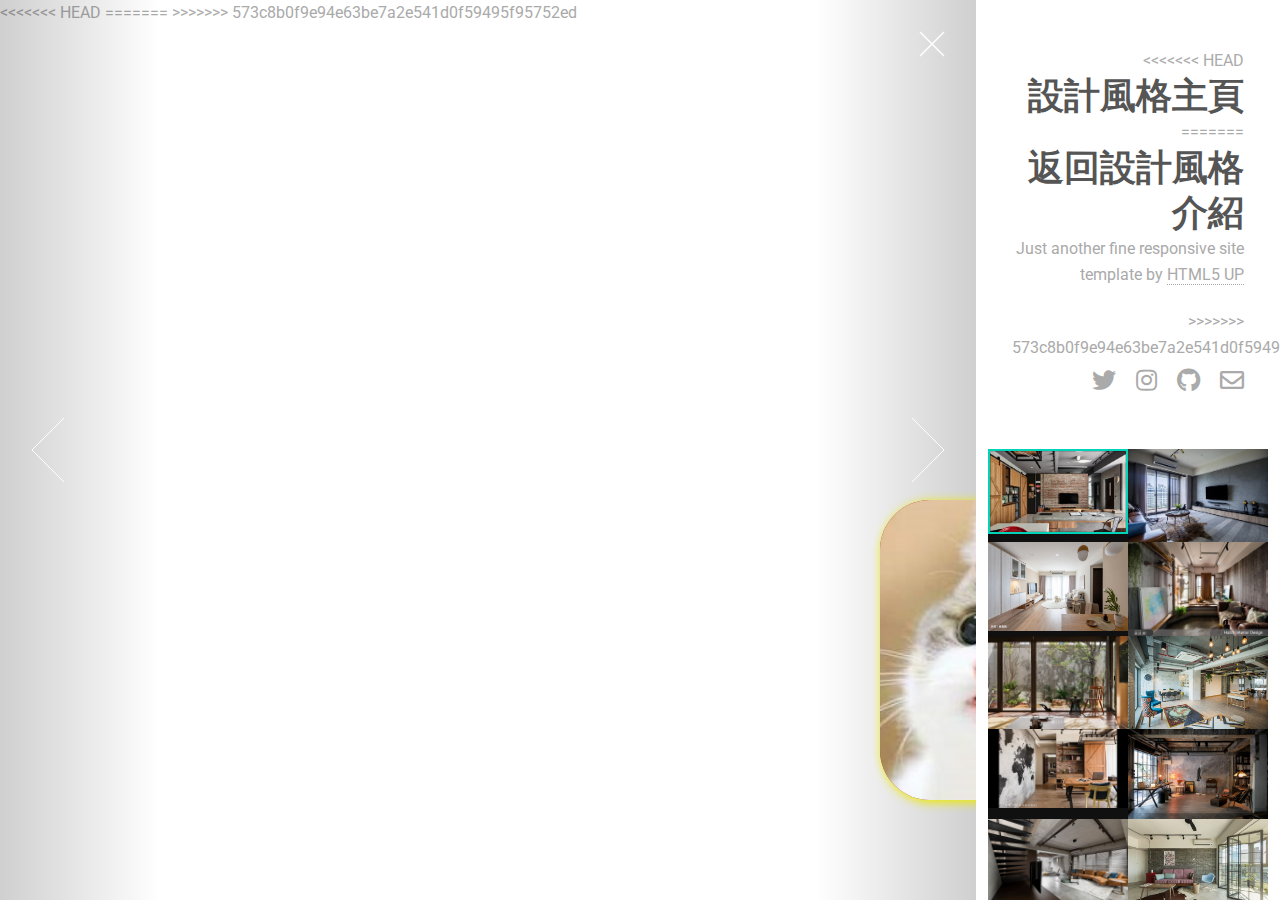
==== commit e54c55ca: "0622" ====
--- a/設計風格-lens/index.html
+++ b/設計風格-lens/index.html
@@ -12,16 +12,26 @@
 		<link rel="stylesheet" href="assets/css/main.css" />
 		<noscript><link rel="stylesheet" href="assets/css/noscript.css" /></noscript>
 	</head>
+<<<<<<< HEAD
     <body class="is-preload-0 is-preload-1 is-preload-2">
 <!-- <a href="#footer" class="back-btn">🢁</a> -->
 <a href="../indes.html #banner" class="back-btn"><img class="back-img" src="images/cat.jpg" /></a>
+=======
+	<body class="is-preload-0 is-preload-1 is-preload-2">
+
+>>>>>>> 573c8b0f9e94e63be7a2e541d0f59495f95752ed
 		<!-- Main -->
 			<div id="main">
 
 				<!-- Header -->
 					<header id="header">
+<<<<<<< HEAD
 						<a href="../設計風格介紹.html"><h1>設計風格主頁</h1> </a>
 						<!-- <p>Just another fine responsive site template by <a href="http://html5up.net">HTML5 UP</a></p> -->
+=======
+						<a href="../設計風格介紹.html"> <h1>返回設計風格介紹</h1> </a>
+						<p>Just another fine responsive site template by <a href="http://html5up.net">HTML5 UP</a></p>
+>>>>>>> 573c8b0f9e94e63be7a2e541d0f59495f95752ed
 						<ul class="icons">
 							<li><a href="#" class="icon brands fa-twitter"><span class="label">Twitter</span></a></li>
 							<li><a href="#" class="icon brands fa-instagram"><span class="label">Instagram</span></a></li>
--- a/設計風格-lens/assets/css/main.css
+++ b/設計風格-lens/assets/css/main.css
@@ -108,20 +108,32 @@
 	}
 
 	html, body {
+<<<<<<< HEAD
 		background-color: #FFFF;
+=======
+		background-color: #101010;
+>>>>>>> 573c8b0f9e94e63be7a2e541d0f59495f95752ed
 		overflow: hidden;
 	}
 
 /* Type */
 
 	html {
+<<<<<<< HEAD
 		font-size: 25pt;
+=======
+		font-size: 16pt;
+>>>>>>> 573c8b0f9e94e63be7a2e541d0f59495f95752ed
 	}
 
 		@media screen and (max-width: 1680px) {
 
 			html {
+<<<<<<< HEAD
 				font-size: 20pt;
+=======
+				font-size: 12pt;
+>>>>>>> 573c8b0f9e94e63be7a2e541d0f59495f95752ed
 			}
 
 		}
@@ -129,7 +141,11 @@
 		@media screen and (max-width: 1280px) {
 
 			html {
+<<<<<<< HEAD
 				font-size: 15pt;
+=======
+				font-size: 11pt;
+>>>>>>> 573c8b0f9e94e63be7a2e541d0f59495f95752ed
 			}
 
 		}
@@ -163,7 +179,11 @@
 		}
 
 	strong, b {
+<<<<<<< HEAD
 		font-weight: 500;
+=======
+		font-weight: 400;
+>>>>>>> 573c8b0f9e94e63be7a2e541d0f59495f95752ed
 		color: #555;
 	}
 
@@ -178,8 +198,13 @@
 	h1, h2, h3, h4, h5, h6 {
 		font-weight: 400;
 		line-height: 1.25;
+<<<<<<< HEAD
 		margin: 0 0 0.05 em 0;
 		color: #101010;
+=======
+		margin: 0 0 0.5em 0;
+		color: #555;
+>>>>>>> 573c8b0f9e94e63be7a2e541d0f59495f95752ed
 	}
 
 		h1 a, h2 a, h3 a, h4 a, h5 a, h6 a {
@@ -1349,6 +1374,7 @@
 					opacity: 1;
 				}
 
+<<<<<<< HEAD
 		}
 
 		.back-btn {
@@ -1373,4 +1399,7 @@
 		.back-img {
 			width: 100%;
 			height: 100%;
-		}	+		}	
+=======
+		}
+>>>>>>> 573c8b0f9e94e63be7a2e541d0f59495f95752ed
